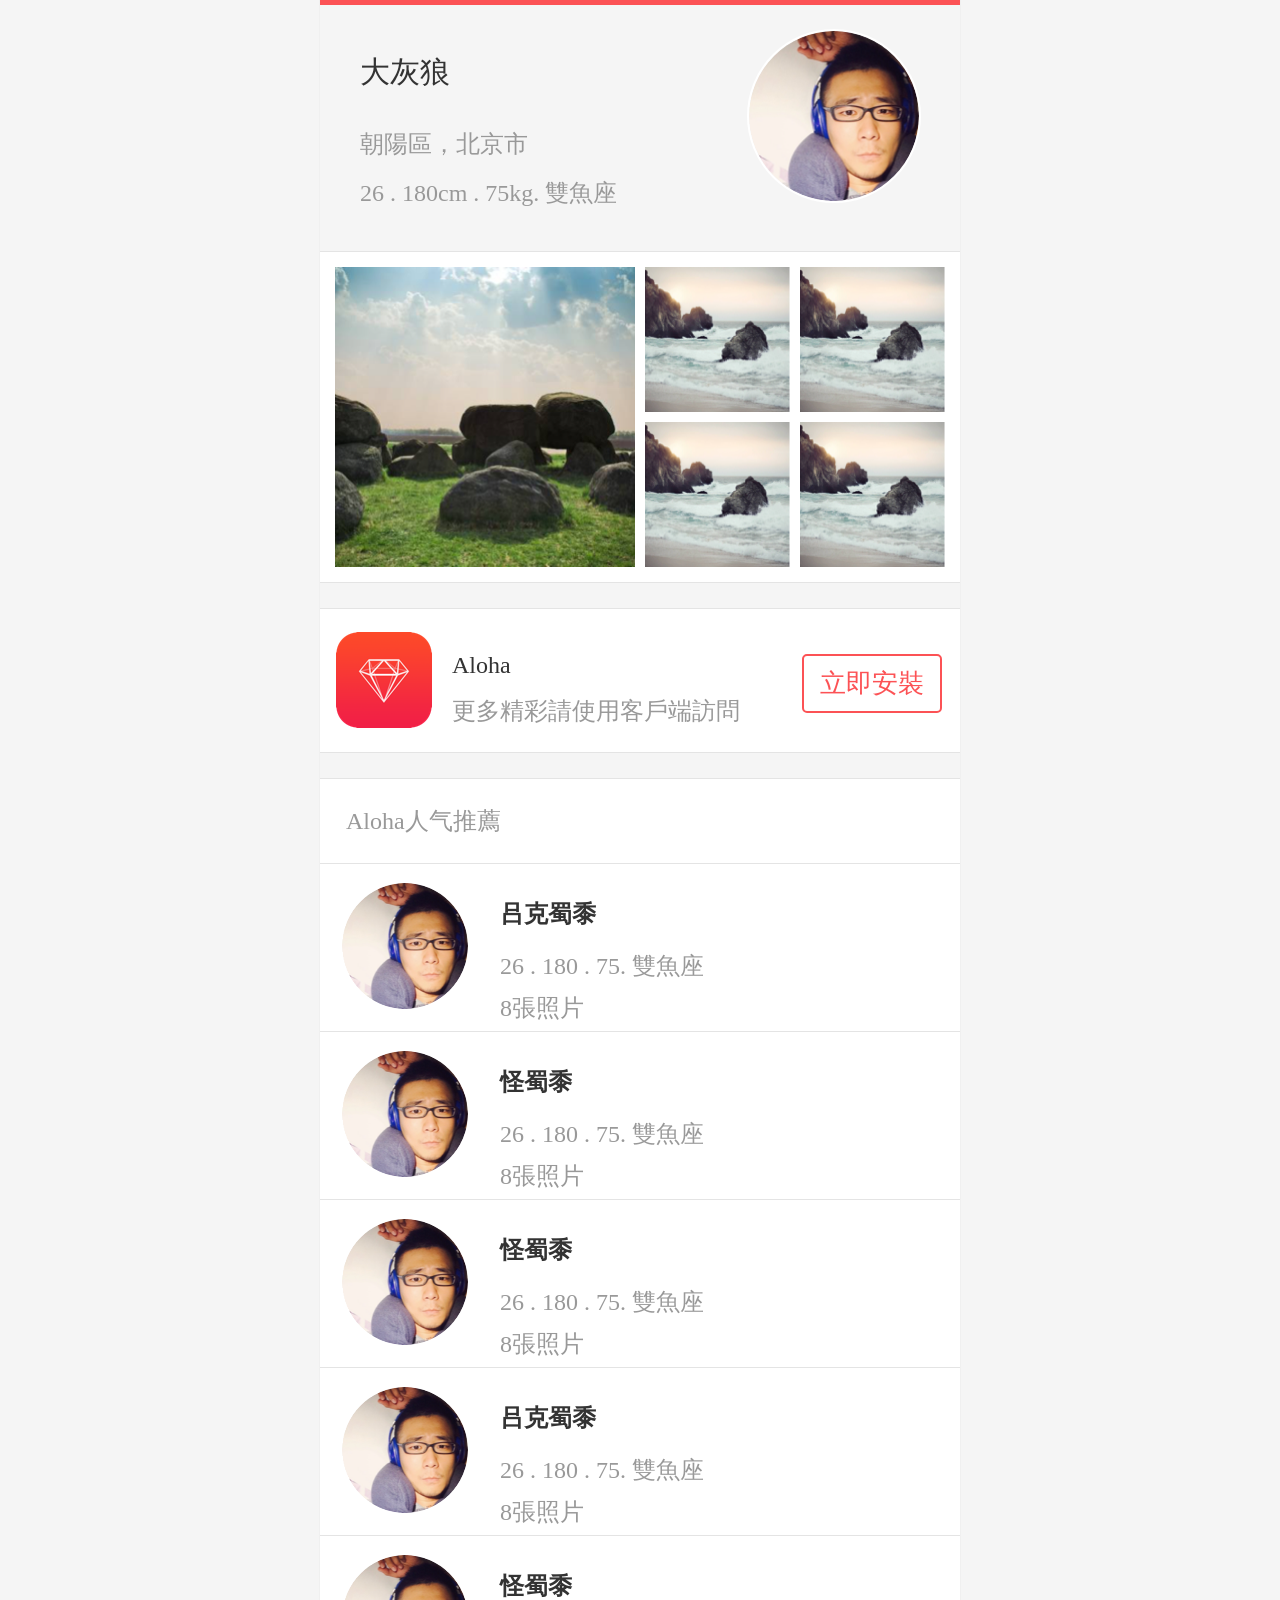
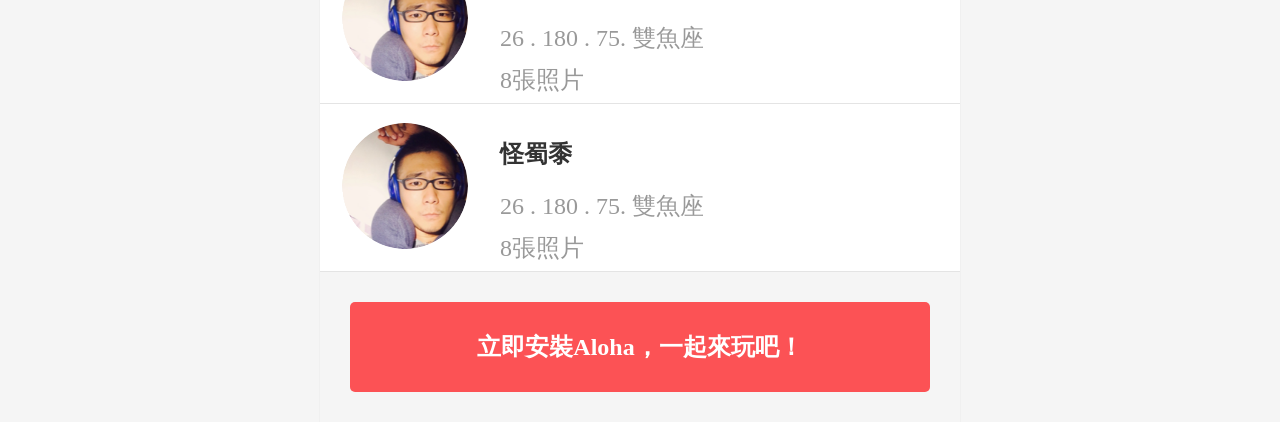
==== aloha/index.html @ 944855a7 "add aloha preview" ====
<!doctype html>
<html lang="zh-CN">
  <head>
    <meta charset="utf-8">
    <title>個人主頁</title>
    <meta name="viewport" content="target-densitydpi=device-dpi,width=640,user-scalable=no" />
    <link rel="stylesheet" href="css/aloha.css" />
  </head>
  <body>
    <div id="main">
      <div class="profile">
        <h1>大灰狼</h1>
        <img class="head" src="images/figure.png" alt="大灰狼" />
        <p class="info">朝陽區，北京市</p>
        <p class="info">26 . 180cm . 75kg. 雙魚座</p>
      </div>

      <div class="album">
        <div class="list clearfix">
          <div class="item">
            <img src="images/photo-300-1.png" alt="" />
          </div>
          <div class="item multiple">
            <img src="images/photo-145.png" alt="" />
            <img src="images/photo-145.png" alt="" />
            <img src="images/photo-145.png" alt="" />
            <img src="images/photo-145.png" alt="" />
          </div>
        </div>
      </div>

      <div class="application clearfix">
        <img src="images/aloha.png" alt="aloha" />
        <h3>Aloha</h3>
        <span class="desc">更多精彩請使用客戶端訪問</span>
        <a href="" class="download">立即安裝</a>
      </div>

      <div class="spotlight">
        <h3>Aloha人气推薦</h3>
        <ul class="list">
          <li>
            <img src="images/figure.png" />
            <h4 class="name">吕克蜀黍</h4>
            <span class="birthday">26 . 180 . 75. 雙魚座</span>
            <span class="count">8張照片</span>
          </li>
          <li>
            <img src="images/figure.png" />
            <h4 class="name">怪蜀黍</h4>
            <span class="birthday">26 . 180 . 75. 雙魚座</span>
            <span class="count">8張照片</span>
          </li>
          <li>
            <img src="images/figure.png" />
            <h4 class="name">怪蜀黍</h4>
            <span class="birthday">26 . 180 . 75. 雙魚座</span>
            <span class="count">8張照片</span>
          </li>
          <li>
            <img src="images/figure.png" />
            <h4 class="name">吕克蜀黍</h4>
            <span class="birthday">26 . 180 . 75. 雙魚座</span>
            <span class="count">8張照片</span>
          </li>
          <li>
            <img src="images/figure.png" />
            <h4 class="name">怪蜀黍</h4>
            <span class="birthday">26 . 180 . 75. 雙魚座</span>
            <span class="count">8張照片</span>
          </li>
          <li>
            <img src="images/figure.png" />
            <h4 class="name">怪蜀黍</h4>
            <span class="birthday">26 . 180 . 75. 雙魚座</span>
            <span class="count">8張照片</span>
          </li>
        </ul>
      </div>

      <footer>
        <a class="install">立即安裝Aloha，一起來玩吧！</a>
      </footer>
    </div>
  </body>
</html>
---- aloha/css/aloha.css ----
* { padding: 0; margin: 0; list-style: none; color: #333; font-weight: normal; text-decoration: none; box-sizing: border-box; -webkit-font-smoothing: antialiased }
body { background: #f5f5f5 /* url(../images/design.png) center -128px no-repeat */; overflow-x: hidden; }
::-webkit-scrollbar { width: 3px; }
::-webkit-scrollbar-track { -webkit-box-shadow: inset 0 0 6px #fff; }
::-webkit-scrollbar-thumb { background: rgba(0, 0, 0, 0.4); }
.clearfix:before, .clearfix:after { content: '\0020'; display: block; height: 0; overflow: hidden; visibility: hidden; width: 0; }
.clearfix:after { clear: both; }
.clearfix { zoom: 1; }
#main { width: 640px; margin: 0 auto; border-top: 5px solid #fc5255; position: relative; box-shadow: 0 0 1px #ddd; }
.profile { padding: 20px 40px 25px; border-bottom: 1px solid #e4e4e4; }
.profile h1 { font-size: 30px; margin: 27px 0 35px; }
.profile .info { color: #999999; font-size: 24px; margin-bottom: 17px; }
.profile img { width: 174px; height: 174px; border-radius: 50%; border: 2px solid #fff; position: absolute; top: 24px; right: 39px; }
.album { border-bottom: 1px solid #e4e4e4; background-color: #fff; }
.album .list { padding: 10px; }
.album .list .item { width: 300px; height: 300px; margin: 5px; overflow: hidden; float: left; }
.album .list .item img { width: 100%; height: 300px; }
.album .list .item.multiple img { float:left; width: 145px; height: 145px; }
.album .list .item.multiple img:nth-child(1) {margin-right: 10px;margin-bottom: 10px;}
.album .list .item.multiple img:nth-child(2) {margin-bottom: 10px;}
.album .list .item.multiple img:nth-child(3) {margin-right: 10px;}
.application { position: relative; margin-top: 25px; height: 145px; border-top: 1px solid #e4e4e4; border-bottom: 1px solid #e4e4e4; padding: 23px 16px 23px 132px; background: #fff; }
.application img { position: absolute; top: 23px; left: 16px; }
.application h3 { font-size: 24px; margin-bottom: 16px; margin-top: 20px; }
.application .desc { color: #999999; font-size: 24px; }
.application .download { position: absolute; right: 18px; top: 45px; font-size: 26px; border: 2px solid #fc5255; color: #fc5255; padding: 10px 16px; border-radius: 5px; }
.spotlight { margin-top: 25px; background: #fff; border-top: 1px solid #e4e4e4; }
.spotlight h3 { padding: 26px; color: #999999; font-size: 24px; border-bottom: 1px solid #e4e4e4; }
.spotlight .list li { height: 168px; padding: 16px 20px 16px 180px; position: relative; border-bottom: 1px solid #e4e4e4; }
.spotlight .list li img { position: absolute; left: 20px; top: 17px; border-radius: 50%; border: 2px solid #fff; width: 130px; height: 130px; }
.spotlight .list li h4 { font-size: 24px; font-weight: bold; margin-top: 18px; margin-bottom: 20px; }
.spotlight .list li > span { display: block; font-size: 24px; color: #999999; margin-bottom: 10px; }
footer {padding: 30px;}
footer .install { background-color: #fc5255; color: #fff; text-decoration: none; display: block; text-align: center; height:90px; line-height: 90px; border-radius: 5px; font-size: 24px;font-weight: bold;}
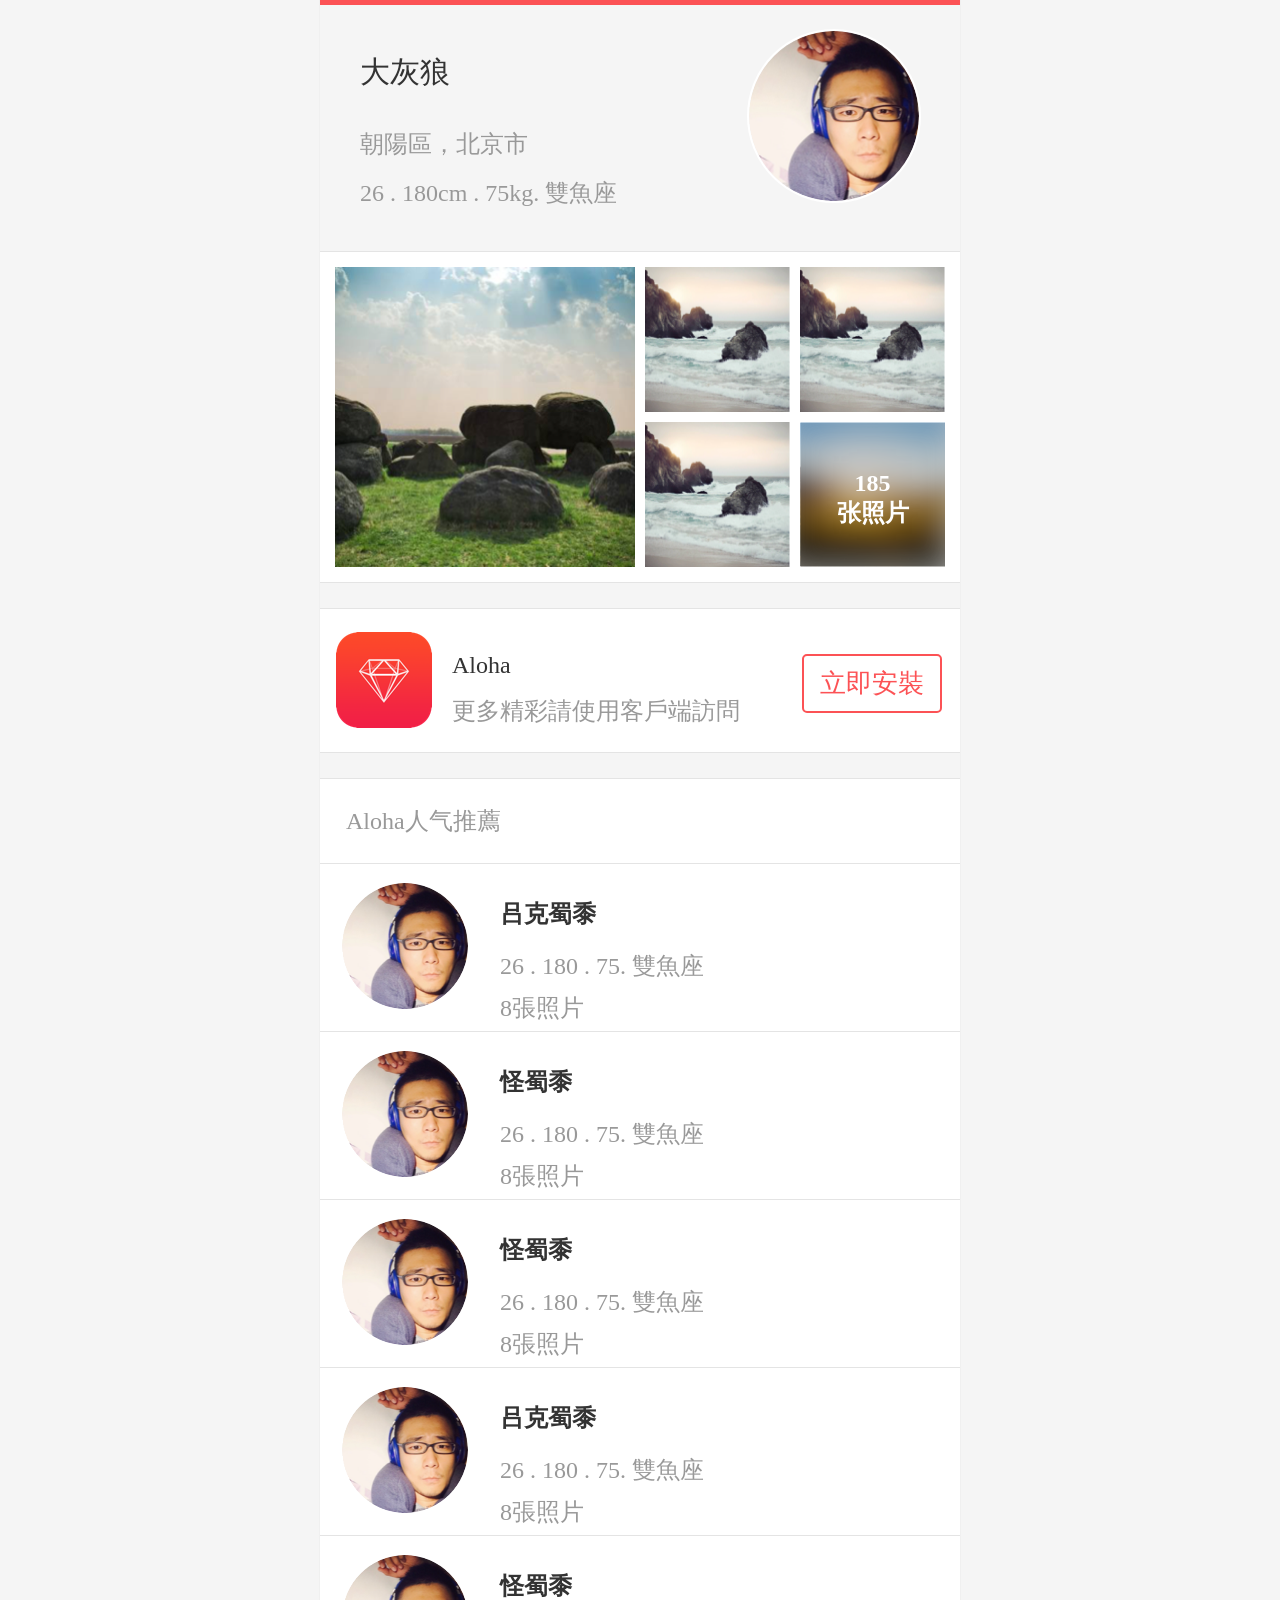
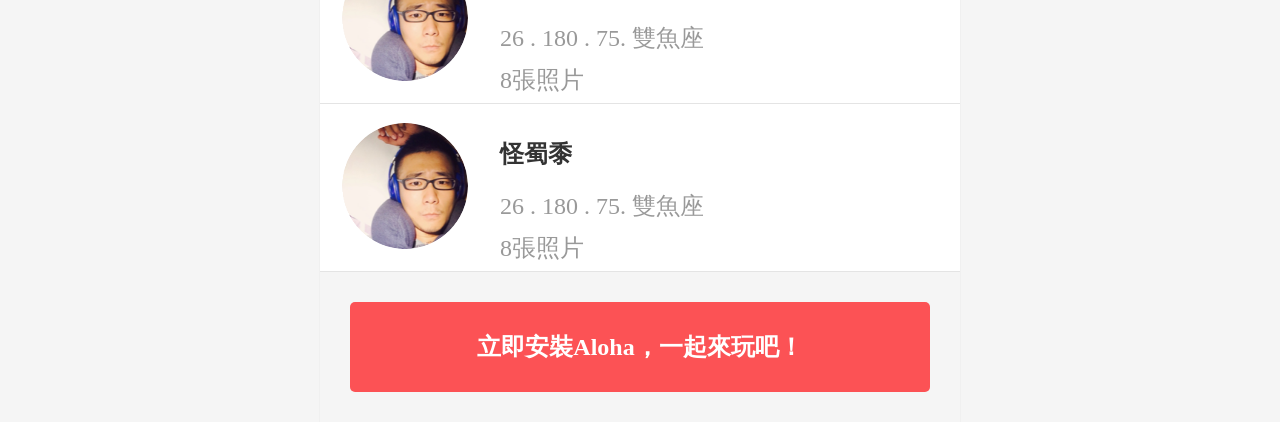
==== commit caff910a: "add more" ====
--- a/aloha/index.html
+++ b/aloha/index.html
@@ -24,7 +24,8 @@
             <img src="images/photo-145.png" alt="" />
             <img src="images/photo-145.png" alt="" />
             <img src="images/photo-145.png" alt="" />
-            <img src="images/photo-145.png" alt="" />
+            <img src="images/more.png" alt="" />
+            <span class="more">185<br />张照片</span>
           </div>
         </div>
       </div>
--- a/aloha/css/aloha.css
+++ b/aloha/css/aloha.css
@@ -1,5 +1,5 @@
 * { padding: 0; margin: 0; list-style: none; color: #333; font-weight: normal; text-decoration: none; box-sizing: border-box; -webkit-font-smoothing: antialiased }
-body { background: #f5f5f5 /* url(../images/design.png) center -128px no-repeat */; overflow-x: hidden; }
+body { background: #f5f5f5  url(../images/design.png) center -128px no-repeat; overflow-x: hidden; }
 ::-webkit-scrollbar { width: 3px; }
 ::-webkit-scrollbar-track { -webkit-box-shadow: inset 0 0 6px #fff; }
 ::-webkit-scrollbar-thumb { background: rgba(0, 0, 0, 0.4); }
@@ -13,12 +13,13 @@
 .profile img { width: 174px; height: 174px; border-radius: 50%; border: 2px solid #fff; position: absolute; top: 24px; right: 39px; }
 .album { border-bottom: 1px solid #e4e4e4; background-color: #fff; }
 .album .list { padding: 10px; }
-.album .list .item { width: 300px; height: 300px; margin: 5px; overflow: hidden; float: left; }
+.album .list .item { position: relative; width: 300px; height: 300px; margin: 5px; overflow: hidden; float: left; }
 .album .list .item img { width: 100%; height: 300px; }
-.album .list .item.multiple img { float:left; width: 145px; height: 145px; }
-.album .list .item.multiple img:nth-child(1) {margin-right: 10px;margin-bottom: 10px;}
-.album .list .item.multiple img:nth-child(2) {margin-bottom: 10px;}
-.album .list .item.multiple img:nth-child(3) {margin-right: 10px;}
+.album .list .item.multiple img { float: left; width: 145px; height: 145px; }
+.album .list .item.multiple img:nth-child(1) { margin-right: 10px; margin-bottom: 10px; }
+.album .list .item.multiple img:nth-child(2) { margin-bottom: 10px; }
+.album .list .item.multiple img:nth-child(3) { margin-right: 10px; }
+.album .list .item.multiple .more { position: absolute; width: 145px; height: 145px; bottom: 0; right: 0; text-align: center; font-size: 24px; color: #fff; padding-top: 48px; font-weight: bold; }
 .application { position: relative; margin-top: 25px; height: 145px; border-top: 1px solid #e4e4e4; border-bottom: 1px solid #e4e4e4; padding: 23px 16px 23px 132px; background: #fff; }
 .application img { position: absolute; top: 23px; left: 16px; }
 .application h3 { font-size: 24px; margin-bottom: 16px; margin-top: 20px; }
@@ -30,5 +31,5 @@
 .spotlight .list li img { position: absolute; left: 20px; top: 17px; border-radius: 50%; border: 2px solid #fff; width: 130px; height: 130px; }
 .spotlight .list li h4 { font-size: 24px; font-weight: bold; margin-top: 18px; margin-bottom: 20px; }
 .spotlight .list li > span { display: block; font-size: 24px; color: #999999; margin-bottom: 10px; }
-footer {padding: 30px;}
-footer .install { background-color: #fc5255; color: #fff; text-decoration: none; display: block; text-align: center; height:90px; line-height: 90px; border-radius: 5px; font-size: 24px;font-weight: bold;}+footer { padding: 30px; }
+footer .install { background-color: #fc5255; color: #fff; text-decoration: none; display: block; text-align: center; height: 90px; line-height: 90px; border-radius: 5px; font-size: 24px; font-weight: bold; }
